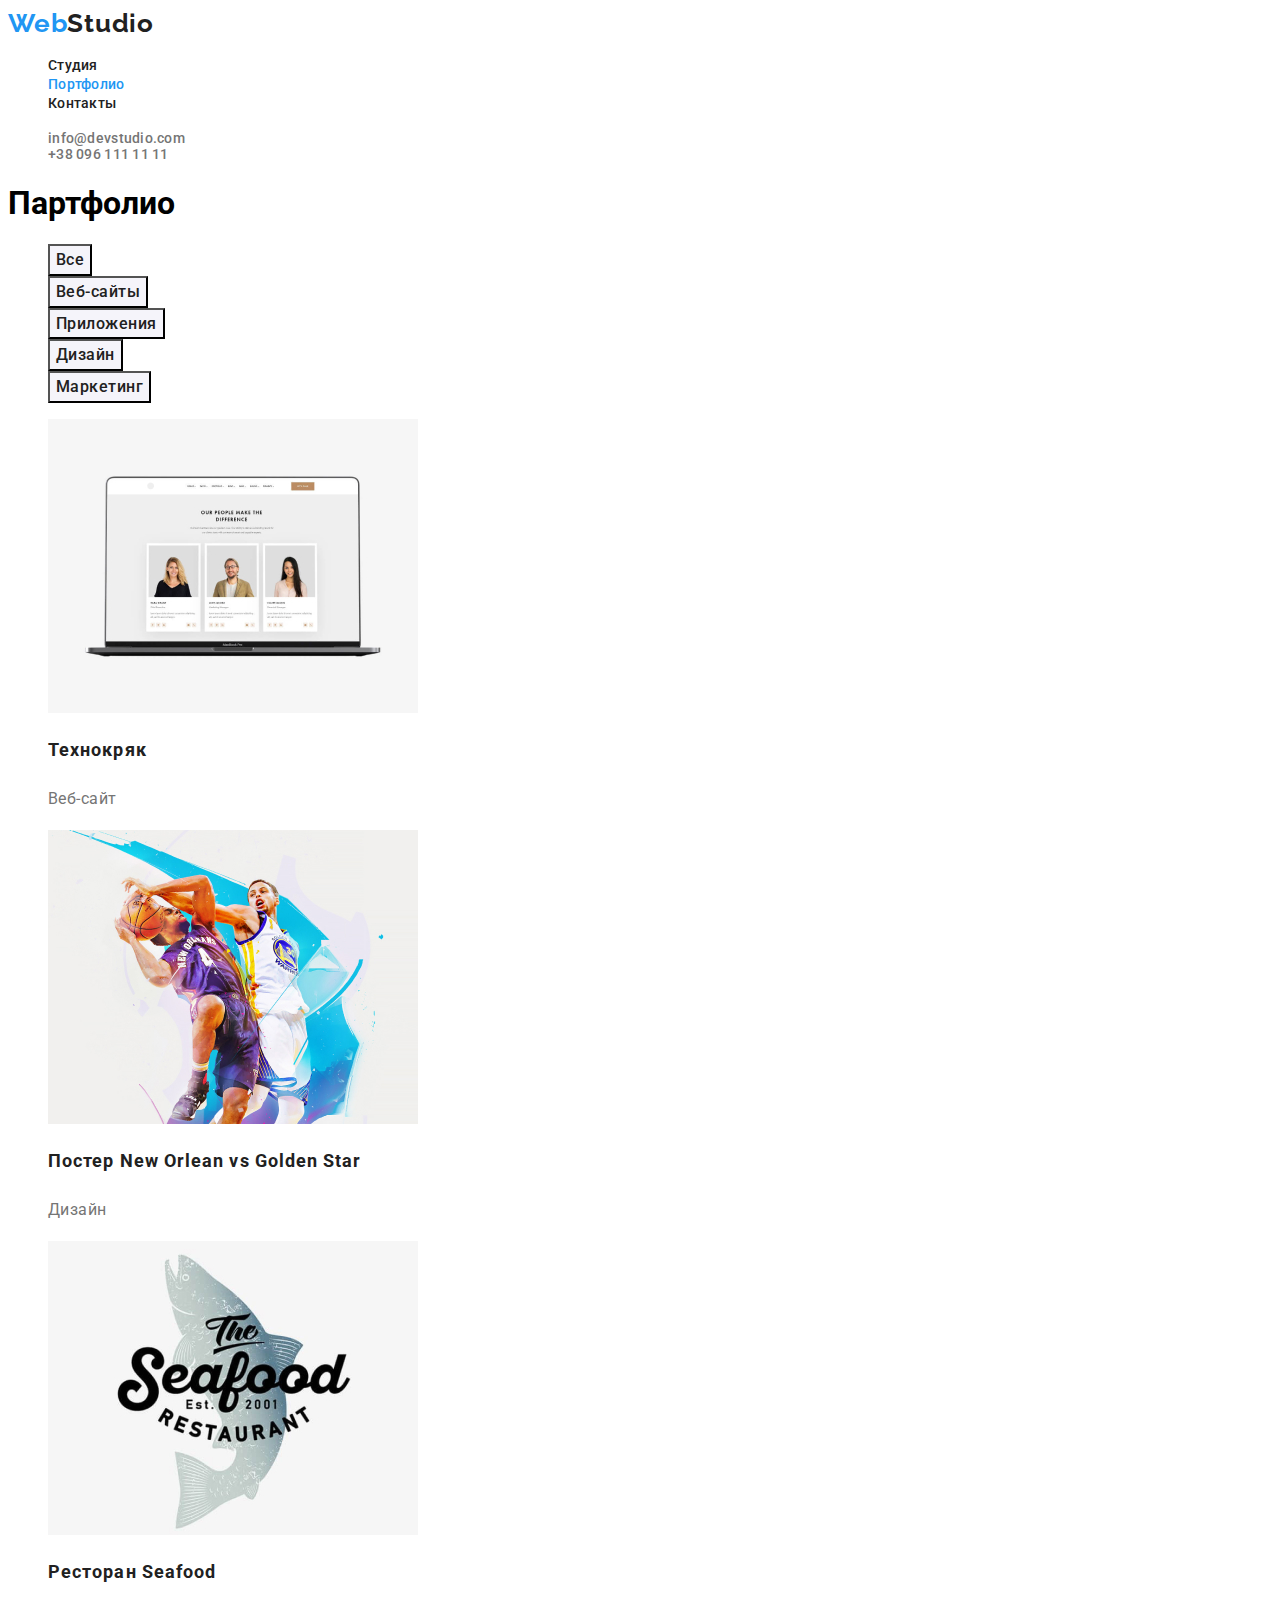
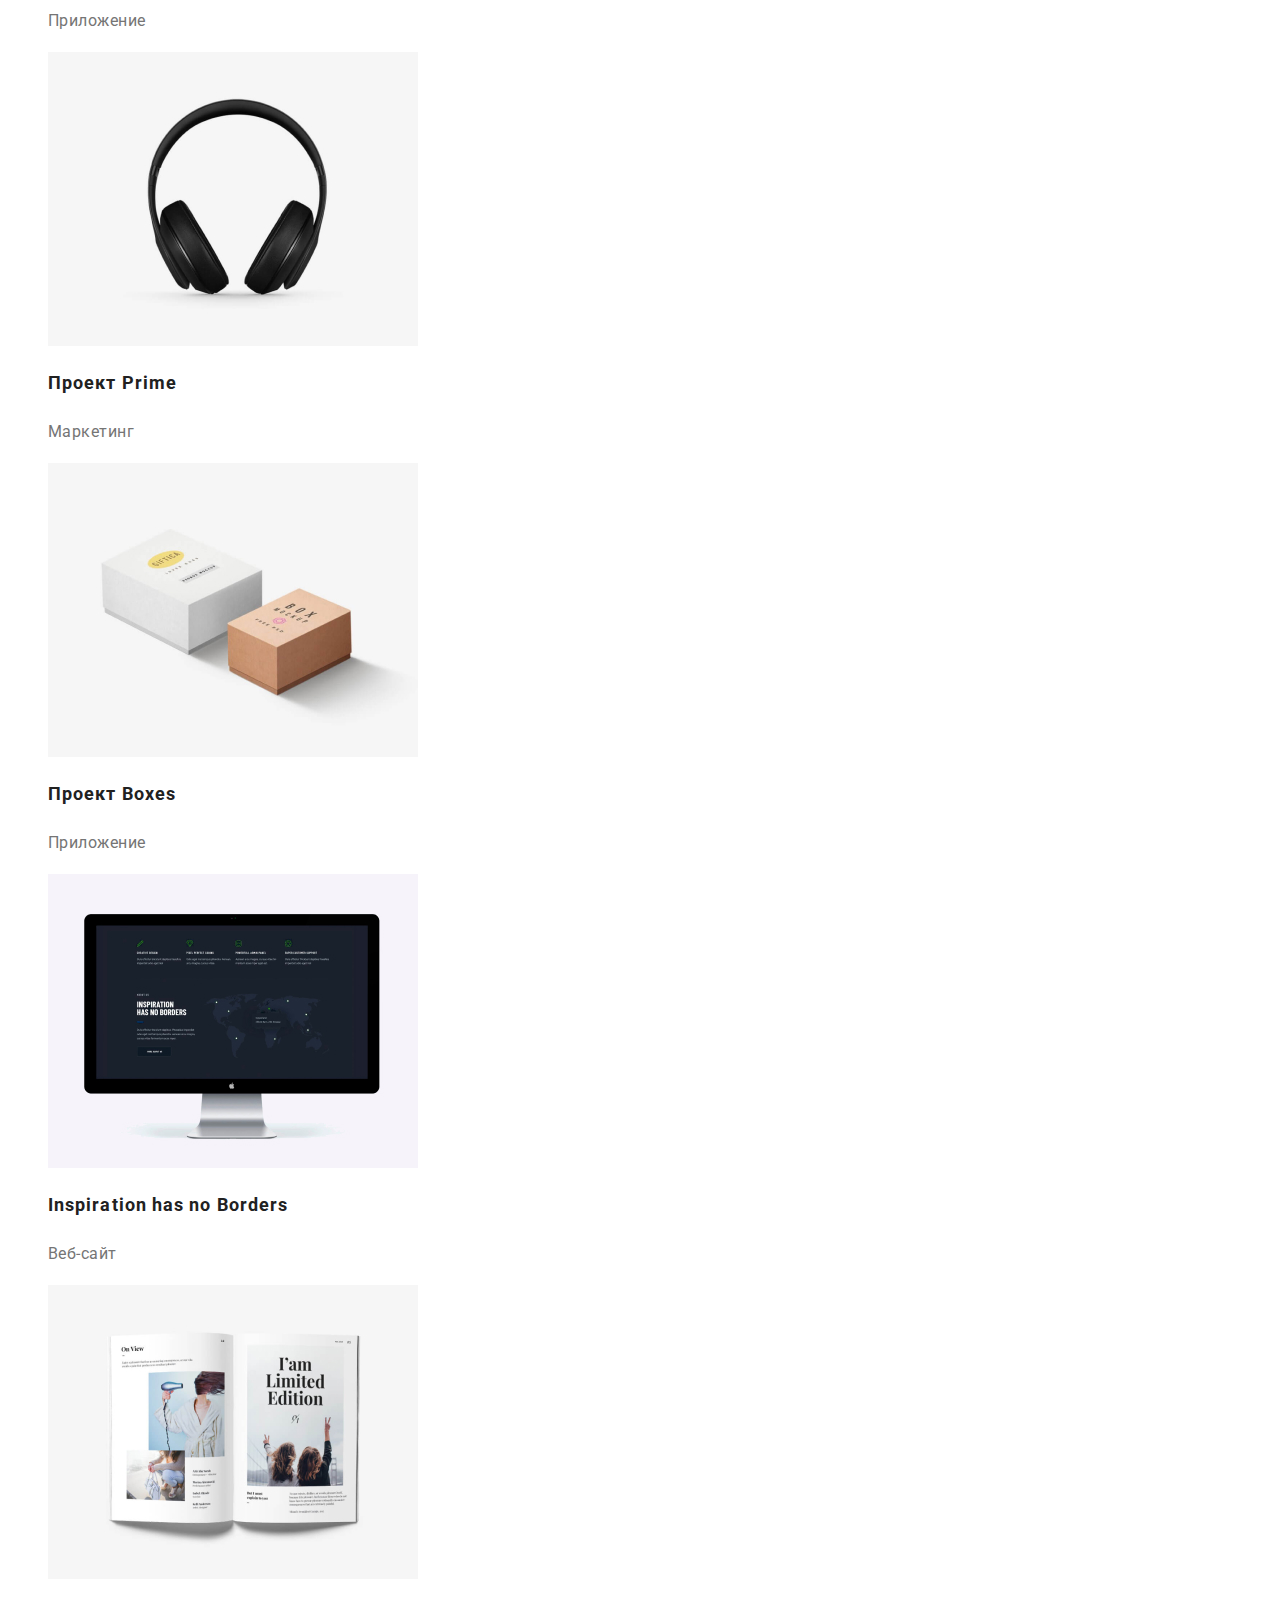
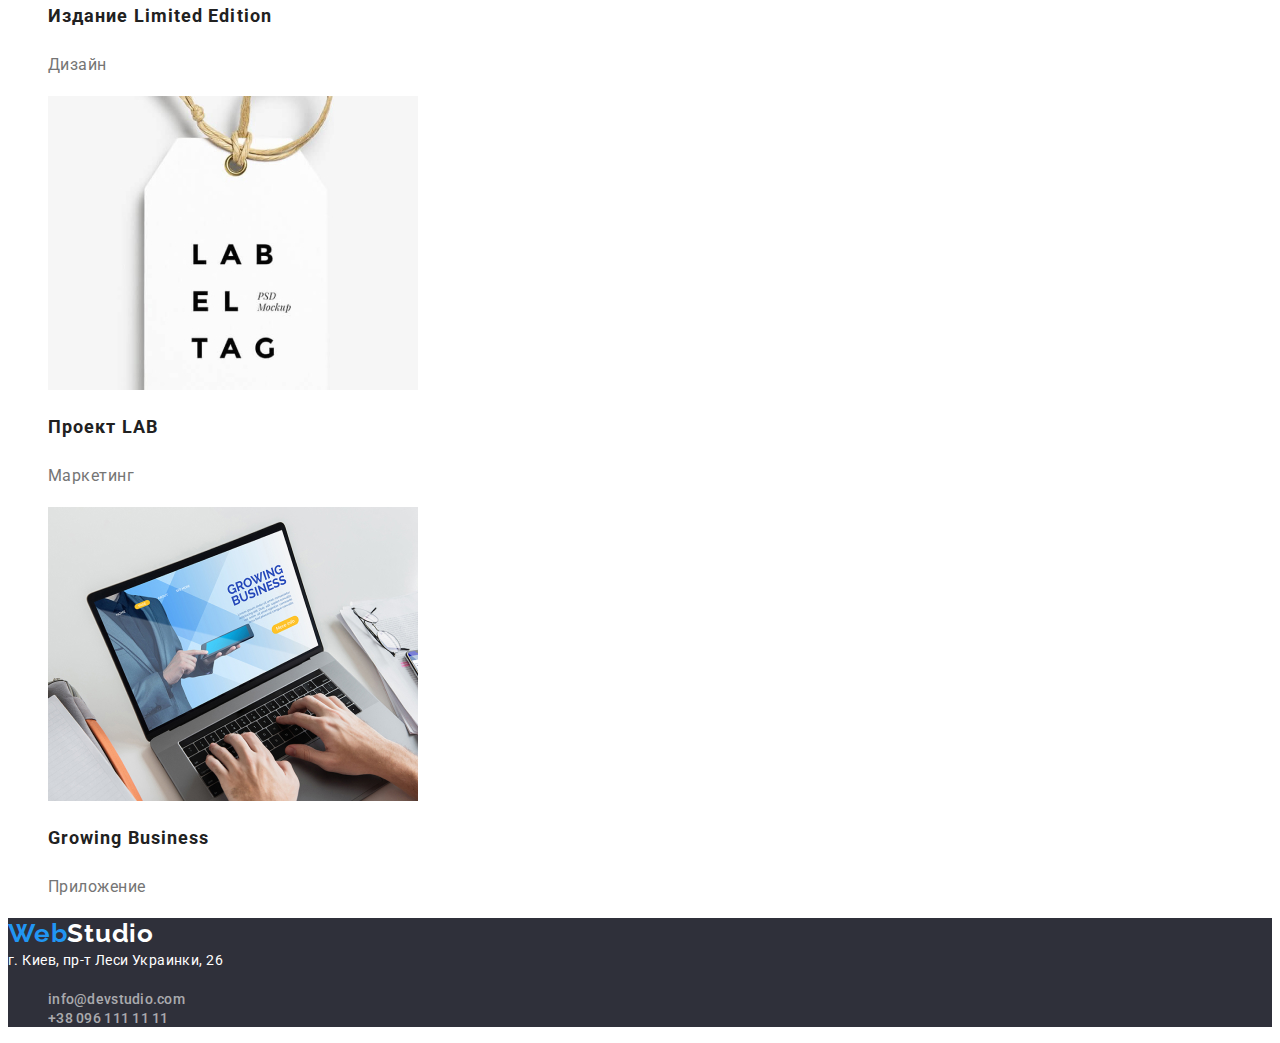
==== portfolio.html @ a5361e2a "Getting Started" ====
<!DOCTYPE html>
<html lang="ru">

<head>
    <meta charset="UTF-8">
    <meta http-equiv="X-UA-Compatible" content="IE=edge">
    <meta name="viewport" content="width=device-width, initial-scale=1.0">
    <title>Partfolio</title>
    <link rel="stylesheet" href="./css/styles.css">
    <link rel="preconnect" href="https://fonts.googleapis.com">
    <link rel="preconnect" href="https://fonts.gstatic.com" crossorigin>
    <link href="https://fonts.googleapis.com/css2?family=Raleway:wght@700&family=Roboto:wght@400;500;700;900&display=swap"
        rel="stylesheet">

</head>
<body>

    <!--Шапка сайта-->

    <header class="header">
        <nav class="header-nav">
            <a class="logo" href="./index.html">Web<span class="logo-header">Studio</span></a>
            <ul class="header-list">
                <li class="header-item"><a href="./index.html" class="header-link ">Студия</a></li>
                <li class="header-item"><a href="./portfolio.html" class="header-link current">Портфолио</a></li>
                <li class="header-item"><a href="" class="header-link">Контакты</a></li>
            </ul>
        </nav>
        <ul class="header-info">
            <li><a class="header-info-item" href="mailto:info@devstudio.com">info@devstudio.com</a></li>
            <li class="header-info-item"><a class="header-info-item" href="tel:+380961111111">+38 096 111 11 11</a></li>
        </ul>
    </header>

    <main>

        <!--Секция герой-->

        <section class="portfolio-hero">
            <h1>Партфолио</h1>
            <ul class="portfolio-hero-batton">
                <li> <button class="button-hero" type="button">Все</button> </li>
                <li> <button class="button-hero" type="button">Веб-сайты</button> </li>
                <li> <button class="button-hero" type="button">Приложения</button> </li>
                <li> <button class="button-hero" type="button">Дизайн</button></li>
                <li> <button class="button-hero" typ="button">Маркетинг</button> </li>
            </ul>
            <ul class="portfolio-hero-list">
                <li class="portfolio-hero-item"> 
                    <a href="">
                        <img src="./images/foto1.jpg" alt="проэкт1" width="370" >
                        <h2 class="portfolio-hero-title">Технокряк</h2>
                        <p class="portfolio-hero-subtitle">Веб-сайт</p>
                    </a> 
                </li>
                <li class="portfolio-hero-list">
                    <a href="">
                        <img src="./images/foto2.jpg" alt="проэкт2" width="370">
                        <h2 class="portfolio-hero-title">Постер New Orlean vs Golden Star</h2>
                        <p class="portfolio-hero-subtitle">Дизайн</p>
                    </a>
                </li>
                <li class="portfolio-hero-list">
                    <a href="">
                        <img src="./images/foto3.jpg" alt="проэкт3" width="370">
                        <h2 class="portfolio-hero-title">Ресторан Seafood</h2>
                        <p class="portfolio-hero-subtitle">Приложение</p>
                    </a>
                </li>
                <li class="portfolio-hero-list">
                    <a href="">
                        <img src="./images/foto4.jpg" alt="проэкт4" width="370">
                        <h2 class="portfolio-hero-title">Проект Prime</h2>
                        <p class="portfolio-hero-subtitle">Маркетинг</p>
                    </a>
                </li>
                <li class="portfolio-hero-list">
                    <a href="">
                        <img src="./images/foto5.jpg" alt="проэкт5" width="370">
                        <h2 class="portfolio-hero-title">Проект Boxes</h2>
                        <p class="portfolio-hero-subtitle">Приложение</p>
                    </a>
                </li>
                <li class="portfolio-hero-list">
                    <a href="">
                        <img src="./images/foto6.jpg" alt="проэкт6" width="370">
                        <h2 class="portfolio-hero-title">Inspiration has no Borders</h2>
                        <p class="portfolio-hero-subtitle">Веб-сайт</p>
                    </a>
                </li>
                <li class="portfolio-hero-list">
                    <a href="">
                        <img src="./images/foto7.jpg" alt="проэкт7" width="370">
                        <h2 class="portfolio-hero-title">Издание Limited Edition</h2>
                        <p class="portfolio-hero-subtitle">Дизайн</p>
                    </a>
                </li>
                <li class="portfolio-hero-list">
                    <a href="">
                        <img src="./images/foto8.jpg" alt="проэкт8" width="370">
                        <h2 class="portfolio-hero-title">Проект LAB</h2>
                        <p class="portfolio-hero-subtitle">Маркетинг</p>
                    </a>
                </li>
                <li class="portfolio-hero-list">
                    <a href="">
                        <img src="./images/foto9.jpg" alt="проэкт9" width="370">
                        <h2 class="portfolio-hero-title">Growing Business</h2>
                        <p class="portfolio-hero-subtitle">Приложение</p>
                    </a>
                </li>
            </ul>
            
        </section>
    </main>

    <!--Подвал сайта-->


    <footer class="footer">
        <a class="logo" href="./index.html"> Web<span class="logo-footer">Studio</span></a>
        <address class="footer-address">г. Киев, пр-т Леси Украинки, 26</address>
        <ul class="footer-info">
            <li class="footer-info-item"><a class="footer-link" href="mailto:info@devstudio.com">info@devstudio.com</a></li>
            <li class="footer-info-item"><a class="footer-link" href="tel:+380961111111">+38 096 111 11 11</a></li>
        </ul>
    </footer>
</body>

</html>
---- css/styles.css ----
:root{
    --primary-text-color:#212121;
    --secondary-test-color:#757575;
    --hero-text-color:#FFFFFF;
    --active-color-change:#2196F3;
    --secondary-color-background:#2F303A;
    --background-color: #E5E5E5;
    --background-color-team:#F5F4FA ;
}
body {
    font-family:'Roboto'; 
}
ul{
list-style:none;
}
a{
    text-decoration: none;
}

/* Логотип */

.logo{
color:var(--active-color-change);
font-family:'Raleway';
text-decoration: none;
font-weight: 700;
font-size: 26px;
line-height: 1.19;
letter-spacing: 0.03em;
}
.logo-header{
    color:var(--primary-text-color);
}
.logo-footer {
    color: var(--hero-text-color)
}

/* Header */
.header{
    background-color: var(--hero-text-color);
}

.header-link:hover,
.header-link:focus{
    color: var(--active-color-change);
}
.header-link.current{
    color: var(--active-color-change);
}

.header-link{
    font-weight: 500;
    font-size: 14px;
    line-height: 1.14;
    letter-spacing: 0.02em;
    color:var(--primary-text-color);
}
.header-info-item:hover,
.header-info-item:focus {
    color: var(--active-color-change);
}
.header-info-item {
    font-weight: 500;
    font-size: 14px;
    line-height: 1.14;
    letter-spacing: 0.02em;
    color:var(--secondary-test-color);
}
/* Hero */
.hero{
    background-color:var(--secondary-color-background);
}
.hero-title{
    font-weight: 900;
    font-size: 44px;
    line-height: 1.36;
    text-align: center;
    letter-spacing: 0.06em;
    text-transform: uppercase;
    color: var(--hero-text-color);
}
.button-hero{
    background-color:var(--active-color-change);
    font-family: 'Roboto';
    font-weight: 700;
    font-size: 16px;
    line-height: 1.87;
    display: flex;
    align-items: center;
    text-align: center;
    letter-spacing: 0.06em;
    color: var(--hero-text-color)
}
.button-hero:hover,
.button-hero:focus{
    box-shadow: 0px 4px 4px rgba(0, 0, 0, 0.15);
    border-radius: 4px;
}

/* benefits */

}
.benefits-title{
font-weight: 700;
font-size: 14px;
line-height: 1.14;
letter-spacing: 0.03em;
text-transform: uppercase;
color: var(--primary-text-color);
}
.benefits-text{
    font-size: 14px;
    line-height: 1.71;
    letter-spacing: 0.03em;
    color: var(--secondary-test-color);
}
/* activity */

.activity-title{
    font-weight: 700;
    font-size: 36px;
    line-height: 1.16;
    text-align: center;
    letter-spacing: 0.03em;
    color: var(--primary-text-color);
}
/* team */
.team{
    background-color:var(--background-color-team);
}
.team-section-title{
    font-weight: 700;
    font-size: 36px;
    line-height: 1.16;
    text-align: center;
    letter-spacing: 0.03em;
    color: var(--primary-text-color);
}
.team-title{
    font-weight: 500;
    font-size: 16px;
    line-height: 1.18;
    text-align: center;
    letter-spacing: 0.03em;
}
.team-text{
    font-size: 16px;
    line-height: 1.18;
    text-align: center;
    letter-spacing: 0.03em;
    color: var(--secondary-test-color);
}
/* footer */
.footer{
    background-color:var(--secondary-color-background);
}
.footer-address{
    font-family: 'Roboto';
    font-style: normal;
    font-size: 14px;
    line-height: 1.71;
    letter-spacing: 0.03em;
    color: var(--hero-text-color);
}
.footer-link {
    font-weight: 500;
    font-size: 14px;
    line-height: 1.14;
    letter-spacing: 0.02em;
    color:rgba(255, 255, 255, 0.6);
}
.footer-link:hover,
.footer-link:focus{
    color: #2196F3;
}

/* portfolio-hero */

 .button-hero{
    background-color: var(--background-color-team);
    font-family: inherit;
    font-weight: 500;
    font-size: 16px;
    line-height: 1.62;
    text-align: center;
    letter-spacing: 0.03em;
    color: #212121;
 }
.button-hero:hover,
.button-hero:focus{
     background-color: var(--active-color-change);
     color: var(--hero-text-color);
 }
.portfolio-hero-title{
    font-weight: 700;
    font-size: 18px;
    line-height: 2.00;
    letter-spacing: 0.06em;
    color: var(--primary-text-color);
}
.portfolio-hero-subtitle{
    font-size: 16px;
    line-height: 1.88;
    letter-spacing: 0.03em;
    color: #757575;
}
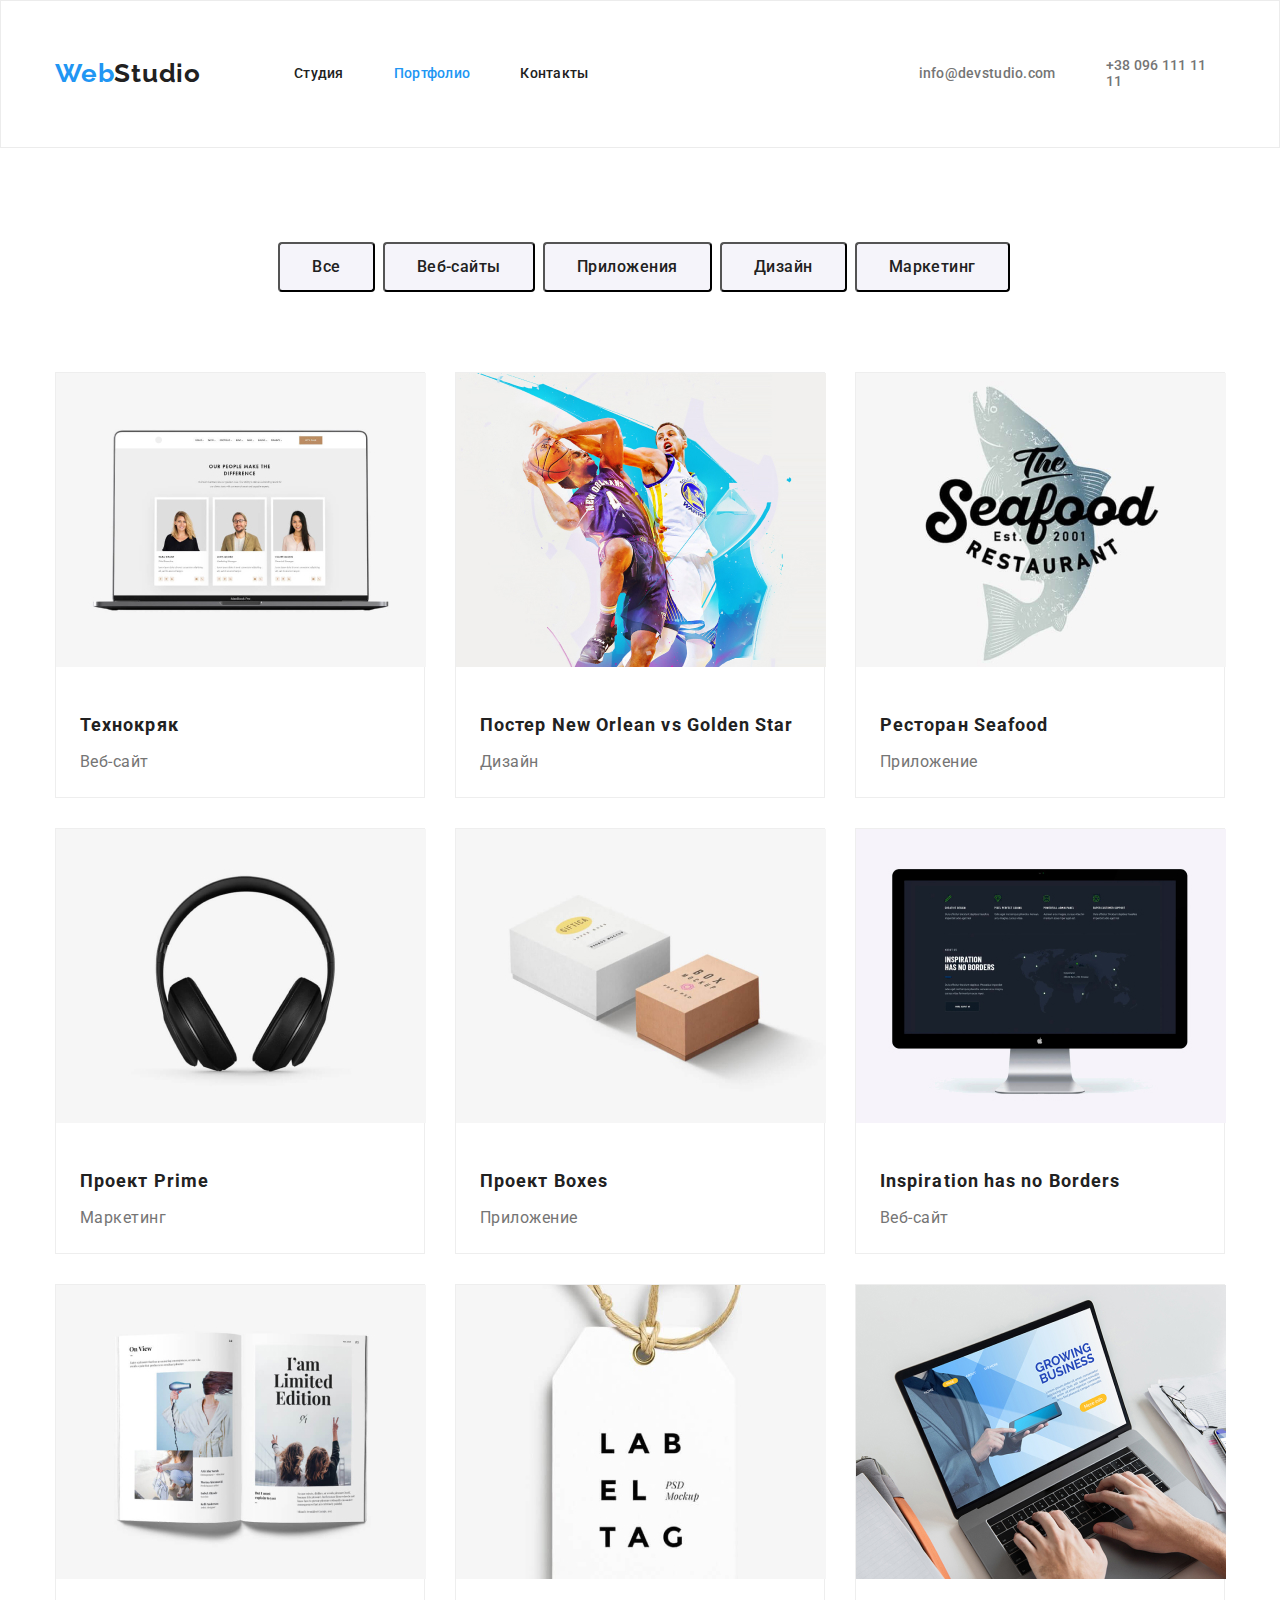
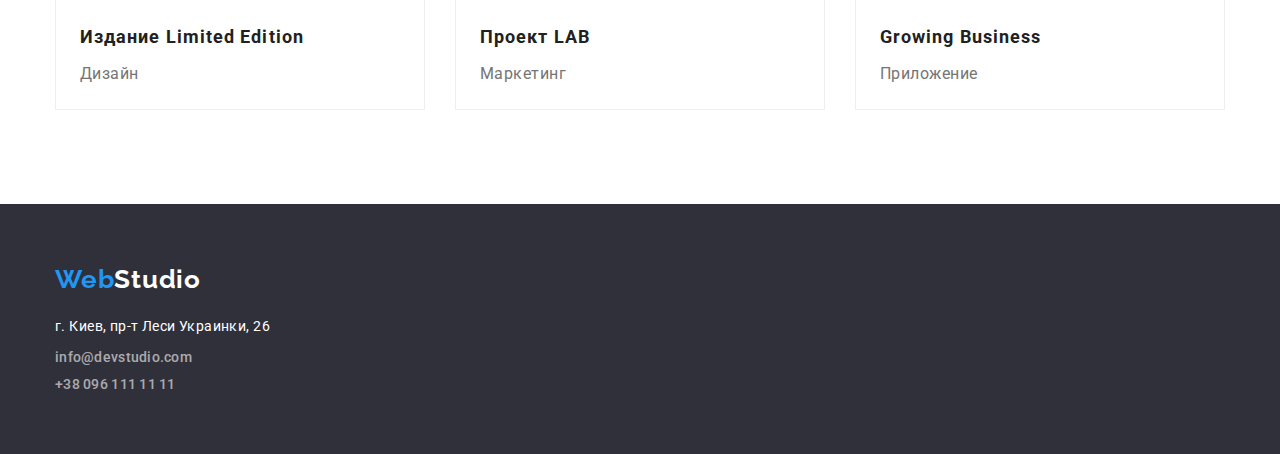
==== commit d952dac6: "Добавляет отступы" ====
--- a/portfolio.html
+++ b/portfolio.html
@@ -6,111 +6,133 @@
     <meta http-equiv="X-UA-Compatible" content="IE=edge">
     <meta name="viewport" content="width=device-width, initial-scale=1.0">
     <title>Partfolio</title>
-    <link rel="stylesheet" href="./css/styles.css">
     <link rel="preconnect" href="https://fonts.googleapis.com">
     <link rel="preconnect" href="https://fonts.gstatic.com" crossorigin>
     <link href="https://fonts.googleapis.com/css2?family=Raleway:wght@700&family=Roboto:wght@400;500;700;900&display=swap"
         rel="stylesheet">
-
+    <link rel="stylesheet" href="https://cdnjs.cloudflare.com/ajax/libs/modern-normalize/1.1.0/modern-normalize.min.css">
+    <link rel="stylesheet" href="./css/styles.css">
 </head>
 <body>
 
     <!--Шапка сайта-->
 
-    <header class="header">
-        <nav class="header-nav">
+<header class="header ">
+    <div class="container main-nav ">
+        <nav class="header-nav main-nav ">
             <a class="logo" href="./index.html">Web<span class="logo-header">Studio</span></a>
-            <ul class="header-list">
+            <ul class="header-list main-nav ">
                 <li class="header-item"><a href="./index.html" class="header-link ">Студия</a></li>
                 <li class="header-item"><a href="./portfolio.html" class="header-link current">Портфолио</a></li>
                 <li class="header-item"><a href="" class="header-link">Контакты</a></li>
             </ul>
         </nav>
-        <ul class="header-info">
-            <li><a class="header-info-item" href="mailto:info@devstudio.com">info@devstudio.com</a></li>
-            <li class="header-info-item"><a class="header-info-item" href="tel:+380961111111">+38 096 111 11 11</a></li>
+        <ul class="header-info main-nav ">
+            <li class="header-item"><a class="header-info-link" href="mailto:info@devstudio.com">info@devstudio.com</a>
+            </li>
+            <li class="header-item"><a class="header-info-link" href="tel:+380961111111">+38 096 111 11 11</a></li>
         </ul>
-    </header>
+    </div>
+</header>
 
     <main>
 
         <!--Секция герой-->
 
         <section class="portfolio-hero">
-            <h1>Партфолио</h1>
-            <ul class="portfolio-hero-batton">
+            <div class="container">
+            <h1 class="portfolio-hero-h1">Партфолио</h1>
+            <ul class="portfolio-hero-batton ">
                 <li> <button class="button-hero" type="button">Все</button> </li>
                 <li> <button class="button-hero" type="button">Веб-сайты</button> </li>
                 <li> <button class="button-hero" type="button">Приложения</button> </li>
                 <li> <button class="button-hero" type="button">Дизайн</button></li>
-                <li> <button class="button-hero" typ="button">Маркетинг</button> </li>
+                <li> <button class="button-hero" type="button">Маркетинг</button> </li>
             </ul>
             <ul class="portfolio-hero-list">
                 <li class="portfolio-hero-item"> 
                     <a href="">
-                        <img src="./images/foto1.jpg" alt="проэкт1" width="370" >
-                        <h2 class="portfolio-hero-title">Технокряк</h2>
-                        <p class="portfolio-hero-subtitle">Веб-сайт</p>
+                        <img class="portfolio-hero-img" src="./images/foto1.jpg" alt="проэкт1" width="370" >
+                            <div class="portfolio-hero-content">
+                                <h2 class="portfolio-hero-title">Технокряк</h2>
+                                    <p class="portfolio-hero-subtitle">Веб-сайт</p>
+                            </div>
                     </a> 
                 </li>
-                <li class="portfolio-hero-list">
+                <li class="portfolio-hero-item">
                     <a href="">
-                        <img src="./images/foto2.jpg" alt="проэкт2" width="370">
-                        <h2 class="portfolio-hero-title">Постер New Orlean vs Golden Star</h2>
-                        <p class="portfolio-hero-subtitle">Дизайн</p>
+                        <img class="portfolio-hero-img" src="./images/foto2.jpg" alt="проэкт2" width="370">
+                            <div class="portfolio-hero-content">
+                                <h2 class="portfolio-hero-title">Постер New Orlean vs Golden Star</h2>
+                                    <p class="portfolio-hero-subtitle">Дизайн</p>
+                            </div>
                     </a>
                 </li>
-                <li class="portfolio-hero-list">
+                <li class="portfolio-hero-item">
                     <a href="">
-                        <img src="./images/foto3.jpg" alt="проэкт3" width="370">
-                        <h2 class="portfolio-hero-title">Ресторан Seafood</h2>
-                        <p class="portfolio-hero-subtitle">Приложение</p>
+                        <img class="portfolio-hero-img" src="./images/foto3.jpg" alt="проэкт3" width="370">
+                            <div class="portfolio-hero-content">
+                                <h2 class="portfolio-hero-title">Ресторан Seafood</h2>
+                                    <p class="portfolio-hero-subtitle">Приложение</p>
+                            </div>
                     </a>
                 </li>
-                <li class="portfolio-hero-list">
+                <li class="portfolio-hero-item">
                     <a href="">
-                        <img src="./images/foto4.jpg" alt="проэкт4" width="370">
-                        <h2 class="portfolio-hero-title">Проект Prime</h2>
-                        <p class="portfolio-hero-subtitle">Маркетинг</p>
+                        <img class="portfolio-hero-img" src="./images/foto4.jpg" alt="проэкт4" width="370">
+                            <div class="portfolio-hero-content">
+                                <h2 class="portfolio-hero-title">Проект Prime</h2>
+                                    <p class="portfolio-hero-subtitle">Маркетинг</p>
+                            </div>
                     </a>
                 </li>
-                <li class="portfolio-hero-list">
+                <li class="portfolio-hero-item">
                     <a href="">
-                        <img src="./images/foto5.jpg" alt="проэкт5" width="370">
-                        <h2 class="portfolio-hero-title">Проект Boxes</h2>
-                        <p class="portfolio-hero-subtitle">Приложение</p>
+                        <img class="portfolio-hero-img" src="./images/foto5.jpg" alt="проэкт5" width="370">
+                            <div class="portfolio-hero-content">
+                                <h2 class="portfolio-hero-title">Проект Boxes</h2>
+                                    <p class="portfolio-hero-subtitle">Приложение</p>
+                            </div>
                     </a>
                 </li>
-                <li class="portfolio-hero-list">
+                <li class="portfolio-hero-item">
                     <a href="">
-                        <img src="./images/foto6.jpg" alt="проэкт6" width="370">
-                        <h2 class="portfolio-hero-title">Inspiration has no Borders</h2>
-                        <p class="portfolio-hero-subtitle">Веб-сайт</p>
+                        <img class="portfolio-hero-img" src="./images/foto6.jpg" alt="проэкт6" width="370">
+                            <div class="portfolio-hero-content">
+                                <h2 class="portfolio-hero-title">Inspiration has no Borders</h2>
+                                    <p class="portfolio-hero-subtitle">Веб-сайт</p>
+                            </div>
                     </a>
                 </li>
-                <li class="portfolio-hero-list">
+                <li class="portfolio-hero-item">
                     <a href="">
-                        <img src="./images/foto7.jpg" alt="проэкт7" width="370">
-                        <h2 class="portfolio-hero-title">Издание Limited Edition</h2>
-                        <p class="portfolio-hero-subtitle">Дизайн</p>
+                        <img class="portfolio-hero-img" src="./images/foto7.jpg" alt="проэкт7" width="370">
+                            <div class="portfolio-hero-content">
+                                <h2 class="portfolio-hero-title">Издание Limited Edition</h2>
+                                    <p class="portfolio-hero-subtitle">Дизайн</p>
+                            </div>
                     </a>
                 </li>
-                <li class="portfolio-hero-list">
+                <li class="portfolio-hero-item">
                     <a href="">
-                        <img src="./images/foto8.jpg" alt="проэкт8" width="370">
-                        <h2 class="portfolio-hero-title">Проект LAB</h2>
-                        <p class="portfolio-hero-subtitle">Маркетинг</p>
+                        <img class="portfolio-hero-img" src="./images/foto8.jpg" alt="проэкт8" width="370">
+                            <div class="portfolio-hero-content">
+                                <h2 class="portfolio-hero-title">Проект LAB</h2>
+                                    <p class="portfolio-hero-subtitle">Маркетинг</p>
+                            </div>
                     </a>
                 </li>
-                <li class="portfolio-hero-list">
+                <li class="portfolio-hero-item">
                     <a href="">
-                        <img src="./images/foto9.jpg" alt="проэкт9" width="370">
-                        <h2 class="portfolio-hero-title">Growing Business</h2>
-                        <p class="portfolio-hero-subtitle">Приложение</p>
+                        <img class="portfolio-hero-img" src="./images/foto9.jpg" alt="проэкт9" width="370">
+                            <div class="portfolio-hero-content">
+                                <h2 class="portfolio-hero-title">Growing Business</h2>
+                                    <p class="portfolio-hero-subtitle">Приложение</p>
+                            </div>
                     </a>
                 </li>
             </ul>
-            
+            </div>
         </section>
     </main>
 
@@ -118,12 +140,14 @@
 
 
     <footer class="footer">
+        <div class="container">
         <a class="logo" href="./index.html"> Web<span class="logo-footer">Studio</span></a>
         <address class="footer-address">г. Киев, пр-т Леси Украинки, 26</address>
         <ul class="footer-info">
             <li class="footer-info-item"><a class="footer-link" href="mailto:info@devstudio.com">info@devstudio.com</a></li>
             <li class="footer-info-item"><a class="footer-link" href="tel:+380961111111">+38 096 111 11 11</a></li>
         </ul>
+        </div>
     </footer>
 </body>
 
--- a/css/styles.css
+++ b/css/styles.css
@@ -7,19 +7,38 @@
     --background-color: #E5E5E5;
     --background-color-team:#F5F4FA ;
 }
-body {
+body{
     font-family:'Roboto'; 
 }
 ul{
-list-style:none;
+    list-style:none;
+    padding: 0;
+    margin: 0;
 }
 a{
     text-decoration: none;
 }
-
-/* Логотип */
+img{
+    display: block;
+}
+.container{
+    width: 1200px;
+    padding-left: 15px;
+    padding-right: 15px;
+    margin-left: auto;
+    margin-right: auto;
+    /* outline:2px solid   #2196F3; */
+ }
+ h1,h2,h3,h4,h5,h6,p{
+    padding: 0;
+    margin: 0;
+ }   
+
+/*------------------------ Логотип ------------------------- */
 
 .logo{
+margin-right: 93px;
+
 color:var(--active-color-change);
 font-family:'Raleway';
 text-decoration: none;
@@ -28,79 +47,143 @@
 line-height: 1.19;
 letter-spacing: 0.03em;
 }
+
 .logo-header{
     color:var(--primary-text-color);
 }
-.logo-footer {
+
+.logo-footer{
     color: var(--hero-text-color)
 }
-
-/* Header */
-.header{
+ 
+/*--------------------------- Header ------------------------ */
+
+.header{ 
+    padding-top: 25px;
+    padding-bottom: 25px;
+
     background-color: var(--hero-text-color);
+    border: 1px solid #ECECEC;
+}
+.main-nav{
+    display: flex;
+    align-items:center;
+}
+
+.header-item+.header-item{
+    margin-left: 50px; 
 }
 
 .header-link:hover,
 .header-link:focus{
     color: var(--active-color-change);
 }
+
 .header-link.current{
     color: var(--active-color-change);
 }
 
 .header-link{
+     display: block;
+    padding-top: 32px;
+    padding-bottom: 32px; 
+
     font-weight: 500;
     font-size: 14px;
     line-height: 1.14;
     letter-spacing: 0.02em;
     color:var(--primary-text-color);
 }
-.header-info-item:hover,
-.header-info-item:focus {
+
+.header-info-link:hover,
+.header-info-link:focus{
     color: var(--active-color-change);
 }
-.header-info-item {
+.header-info{
+    margin-left: 330px;
+}
+
+.header-info-link {
+    display: block;
+    padding-top: 32px;
+    padding-bottom: 32px;
+
     font-weight: 500;
     font-size: 14px;
     line-height: 1.14;
     letter-spacing: 0.02em;
     color:var(--secondary-test-color);
 }
-/* Hero */
+
+/*--------------------------- Hero ------------------------- */
+
 .hero{
-    background-color:var(--secondary-color-background);
-}
+    text-align: center;
+    padding-top: 200px;
+    padding-bottom: 200px;
+    
+    background-color:var(--secondary-color-background); 
+}
+
 .hero-title{
+    margin-top:0;
+    margin-bottom: 30px;
+
     font-weight: 900;
     font-size: 44px;
     line-height: 1.36;
-    text-align: center;
     letter-spacing: 0.06em;
     text-transform: uppercase;
     color: var(--hero-text-color);
 }
+
 .button-hero{
+    border-radius: 4px;
+    padding: 10px 32px;
+    min-width: 200px;
+    
     background-color:var(--active-color-change);
+    color: var(--hero-text-color);
     font-family: 'Roboto';
     font-weight: 700;
     font-size: 16px;
     line-height: 1.87;
-    display: flex;
     align-items: center;
     text-align: center;
-    letter-spacing: 0.06em;
-    color: var(--hero-text-color)
-}
+    letter-spacing: 0.06em; 
+}
+
 .button-hero:hover,
 .button-hero:focus{
     box-shadow: 0px 4px 4px rgba(0, 0, 0, 0.15);
     border-radius: 4px;
 }
 
-/* benefits */
-
-}
+/*------------------------- benefits------------------------- */
+
+.benefits{
+    padding-top: 94px;
+    padding-bottom: 94px;
+}
+
+.benefits-h2{
+    display: none;
+}
+
+.benefits-list{
+    display: flex;
+}
+
+.benefits-item{
+    width: 270px;
+}
+.benefits-item+.benefits-item{
+    margin-left: 30px;
+}
+
 .benefits-title{
+margin-bottom: 10px;
+
 font-weight: 700;
 font-size: 14px;
 line-height: 1.14;
@@ -108,15 +191,36 @@
 text-transform: uppercase;
 color: var(--primary-text-color);
 }
+
 .benefits-text{
     font-size: 14px;
     line-height: 1.71;
     letter-spacing: 0.03em;
     color: var(--secondary-test-color);
 }
-/* activity */
+
+/*------------------------- activity -----------------------*/
+.activity{
+    padding-top: 0;
+    padding-bottom: 94px;
+}
+
+.activity-list{
+    display: flex;
+}
+
+.activity-item{
+    width: 370px;
+}
+
+.activity-item+.activity-item{
+    
+    margin-left: 30px;
+}
 
 .activity-title{
+    margin-bottom: 50px;
+    margin-top: 0;
     font-weight: 700;
     font-size: 36px;
     line-height: 1.16;
@@ -124,11 +228,18 @@
     letter-spacing: 0.03em;
     color: var(--primary-text-color);
 }
-/* team */
+
+/*-------------------------- team -------------------------*/
+
 .team{
     background-color:var(--background-color-team);
-}
+    padding-top: 94px;
+    padding-bottom: 94px;
+}
+
 .team-section-title{
+    margin-bottom: 50px;
+    margin-top: 0;
     font-weight: 700;
     font-size: 36px;
     line-height: 1.16;
@@ -136,13 +247,38 @@
     letter-spacing: 0.03em;
     color: var(--primary-text-color);
 }
+
+.team-content{
+    padding: 30px 60px
+}
+
+.team-list{
+    display: flex;
+}
+.team-item{
+    width: 270px;
+    border-radius: 0px 0px 4px 4px;
+}
+
+.team-item+.team-item{
+    margin-left: 30px;
+}
+
 .team-title{
+    margin-bottom: 10px;
+    margin-top: 0;
     font-weight: 500;
     font-size: 16px;
     line-height: 1.18;
     text-align: center;
     letter-spacing: 0.03em;
 }
+
+.team-img{
+    margin-bottom: 30px;
+    margin-top: 0;
+}
+
 .team-text{
     font-size: 16px;
     line-height: 1.18;
@@ -150,11 +286,19 @@
     letter-spacing: 0.03em;
     color: var(--secondary-test-color);
 }
-/* footer */
+
+/*-------------------------- footer------------------------- */
+
 .footer{
+    padding-top: 60px;
+    padding-bottom: 60px;
     background-color:var(--secondary-color-background);
 }
+
 .footer-address{
+    margin-top: 20px;
+    margin-bottom: 0px;
+
     font-family: 'Roboto';
     font-style: normal;
     font-size: 14px;
@@ -162,6 +306,7 @@
     letter-spacing: 0.03em;
     color: var(--hero-text-color);
 }
+
 .footer-link {
     font-weight: 500;
     font-size: 14px;
@@ -169,28 +314,106 @@
     letter-spacing: 0.02em;
     color:rgba(255, 255, 255, 0.6);
 }
+
+.footer-info-item{
+    margin-top: 9px;
+    margin-bottom: 0px;
+
+}
+
 .footer-link:hover,
 .footer-link:focus{
     color: #2196F3;
 }
 
-/* portfolio-hero */
-
- .button-hero{
+/* ------------------------ porfolio ------------------------- */
+
+.portfolio-hero-h1 {
+    display: none;
+}
+
+/*------------------- portfolio-hero-button---------------- */
+
+.button-hero{
+    text-align: center;
+    min-width: 73px;
+    border-radius: 4px;
+
     background-color: var(--background-color-team);
+    color: #212121;
     font-family: inherit;
+    cursor: pointer;
     font-weight: 500;
     font-size: 16px;
     line-height: 1.62;
-    text-align: center;
-    letter-spacing: 0.03em;
-    color: #212121;
- }
+    letter-spacing: 0.03em;
+ }
+
+.portfolio-hero-batton {
+    display: flex;
+    justify-content: center;
+}
+
+.button-hero{
+    margin-left: 8px;
+}
+
+ .portfolio-hero-batton{
+     margin-top: 0;
+     margin-bottom: 50px;
+ }
+
+/* ---------------portfolio-hero-list --------------------- */
+
+ .portfolio-hero-list{
+     display: flex;
+     flex-wrap: wrap;
+ }
+
+.portfolio-hero-item{
+    width: 370px;
+    margin-right: 30px;
+    margin-bottom: 30px;
+}
+
+.portfolio-hero-item:nth-child(3n){
+    margin-right: 0;
+}
+
+.portfolio-hero-item:nth-last-child(-n+3){
+    margin-bottom: 0;
+}
+
+ .portfolio-hero-item{
+    margin-top: 30px;
+    margin-bottom: 0px;
+    border: 1px solid #EEEEEE;
+ }
+ .portfolio-hero-content{
+     padding: 20px 24px;
+ }
+
+.portfolio-hero-img{
+    margin-top: 0px;
+    margin-bottom: 20px;
+}
+
+.portfolio-hero-title{   
+    margin-top: 0px;
+    margin-bottom: 4px;       
+}
+
 .button-hero:hover,
 .button-hero:focus{
      background-color: var(--active-color-change);
      color: var(--hero-text-color);
  }
+
+ .portfolio-hero{
+    padding-top: 94px;
+    padding-bottom: 94px;
+ }
+
 .portfolio-hero-title{
     font-weight: 700;
     font-size: 18px;
@@ -198,9 +421,11 @@
     letter-spacing: 0.06em;
     color: var(--primary-text-color);
 }
+
 .portfolio-hero-subtitle{
     font-size: 16px;
     line-height: 1.88;
     letter-spacing: 0.03em;
     color: #757575;
-}+}
+
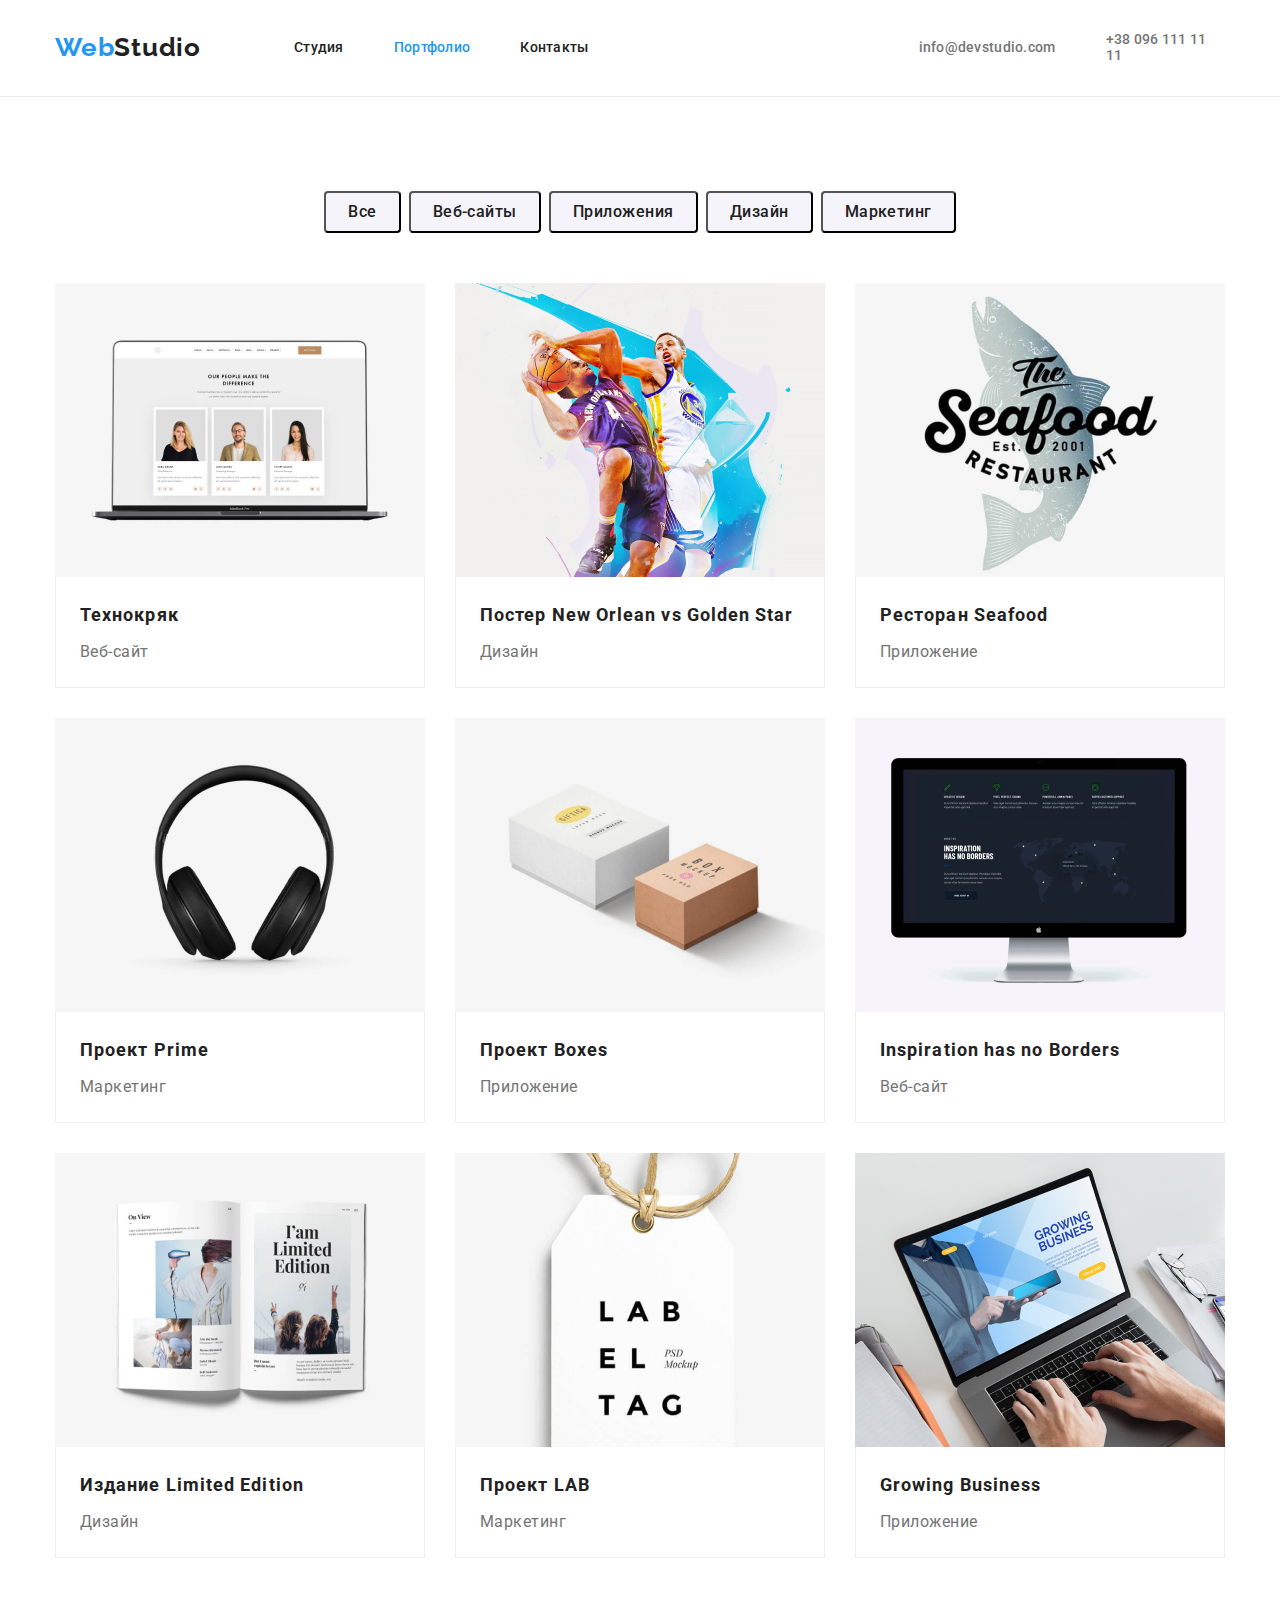
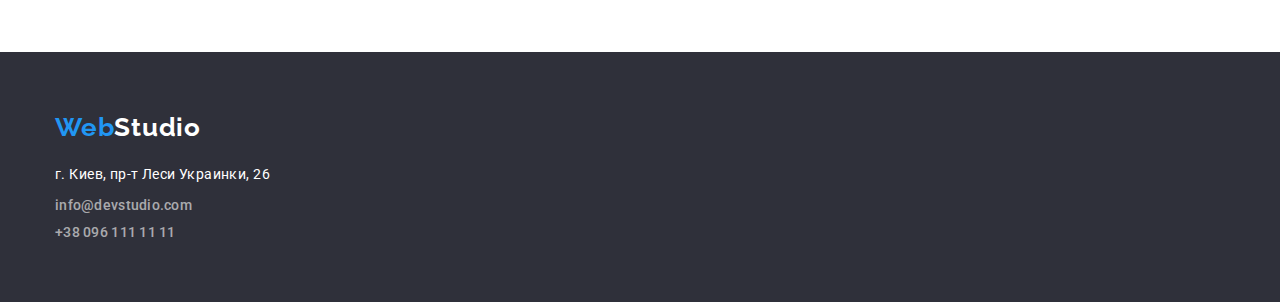
==== commit b3d92eeb: "Исправляет ошибки" ====
--- a/portfolio.html
+++ b/portfolio.html
@@ -43,11 +43,11 @@
             <div class="container">
             <h1 class="portfolio-hero-h1">Партфолио</h1>
             <ul class="portfolio-hero-batton ">
-                <li> <button class="button-hero" type="button">Все</button> </li>
-                <li> <button class="button-hero" type="button">Веб-сайты</button> </li>
-                <li> <button class="button-hero" type="button">Приложения</button> </li>
-                <li> <button class="button-hero" type="button">Дизайн</button></li>
-                <li> <button class="button-hero" type="button">Маркетинг</button> </li>
+                <li class="portfolio-hero-link"> <button class="button-hero " type="button">Все</button> </li>
+                <li class="portfolio-hero-link"> <button class="button-hero " type="button">Веб-сайты</button> </li>
+                <li class="portfolio-hero-link"> <button class="button-hero " type="button">Приложения</button> </li>
+                <li class="portfolio-hero-link"> <button class="button-hero" type="button">Дизайн</button></li>
+                <li class="portfolio-hero-link"> <button class="button-hero" type="button">Маркетинг</button> </li>
             </ul>
             <ul class="portfolio-hero-list">
                 <li class="portfolio-hero-item"> 
--- a/css/styles.css
+++ b/css/styles.css
@@ -37,7 +37,6 @@
 /*------------------------ Логотип ------------------------- */
 
 .logo{
-margin-right: 93px;
 
 color:var(--active-color-change);
 font-family:'Raleway';
@@ -59,11 +58,9 @@
 /*--------------------------- Header ------------------------ */
 
 .header{ 
-    padding-top: 25px;
-    padding-bottom: 25px;
 
     background-color: var(--hero-text-color);
-    border: 1px solid #ECECEC;
+    border-bottom: 1px solid #ECECEC;
 }
 .main-nav{
     display: flex;
@@ -99,6 +96,9 @@
 .header-info-link:focus{
     color: var(--active-color-change);
 }
+.header-list{
+    margin-left: 93px;
+}
 .header-info{
     margin-left: 330px;
 }
@@ -126,7 +126,8 @@
 }
 
 .hero-title{
-    margin-top:0;
+    width: 696px;
+    margin: 0 auto;
     margin-bottom: 30px;
 
     font-weight: 900;
@@ -137,26 +138,26 @@
     color: var(--hero-text-color);
 }
 
-.button-hero{
+.button-hero-link{
+    min-width: 200px;
+    padding: 10px 32px;
     border-radius: 4px;
-    padding: 10px 32px;
-    min-width: 200px;
+    box-shadow: 0px 4px 4px rgba(0, 0, 0, 0.15);
     
     background-color:var(--active-color-change);
     color: var(--hero-text-color);
-    font-family: 'Roboto';
+    font-family:inherit;
     font-weight: 700;
     font-size: 16px;
     line-height: 1.87;
     align-items: center;
     text-align: center;
     letter-spacing: 0.06em; 
-}
-
-.button-hero:hover,
-.button-hero:focus{
-    box-shadow: 0px 4px 4px rgba(0, 0, 0, 0.15);
-    border-radius: 4px;
+} 
+
+.button-hero-link:hover,
+.button-hero-link:focus{
+     
 }
 
 /*------------------------- benefits------------------------- */
@@ -249,7 +250,7 @@
 }
 
 .team-content{
-    padding: 30px 60px
+    padding: 30px;
 }
 
 .team-list{
@@ -297,7 +298,7 @@
 
 .footer-address{
     margin-top: 20px;
-    margin-bottom: 0px;
+    margin-bottom: 9px;
 
     font-family: 'Roboto';
     font-style: normal;
@@ -315,10 +316,8 @@
     color:rgba(255, 255, 255, 0.6);
 }
 
-.footer-info-item{
+.footer-info-item+.footer-info-item{
     margin-top: 9px;
-    margin-bottom: 0px;
-
 }
 
 .footer-link:hover,
@@ -335,6 +334,7 @@
 /*------------------- portfolio-hero-button---------------- */
 
 .button-hero{
+    padding: 6px 22px;
     text-align: center;
     min-width: 73px;
     border-radius: 4px;
@@ -354,7 +354,7 @@
     justify-content: center;
 }
 
-.button-hero{
+.portfolio-hero-link+.portfolio-hero-link{
     margin-left: 8px;
 }
 
@@ -384,19 +384,16 @@
     margin-bottom: 0;
 }
 
- .portfolio-hero-item{
+ /* .portfolio-hero-item{
     margin-top: 30px;
-    margin-bottom: 0px;
-    border: 1px solid #EEEEEE;
- }
+ } */
  .portfolio-hero-content{
-     padding: 20px 24px;
- }
-
-.portfolio-hero-img{
-    margin-top: 0px;
-    margin-bottom: 20px;
-}
+    padding: 20px 24px;
+    border-right:1px solid #EEEEEE;
+    border-bottom:1px solid #EEEEEE;
+    border-left: 1px solid #EEEEEE;
+
+ }
 
 .portfolio-hero-title{   
     margin-top: 0px;
